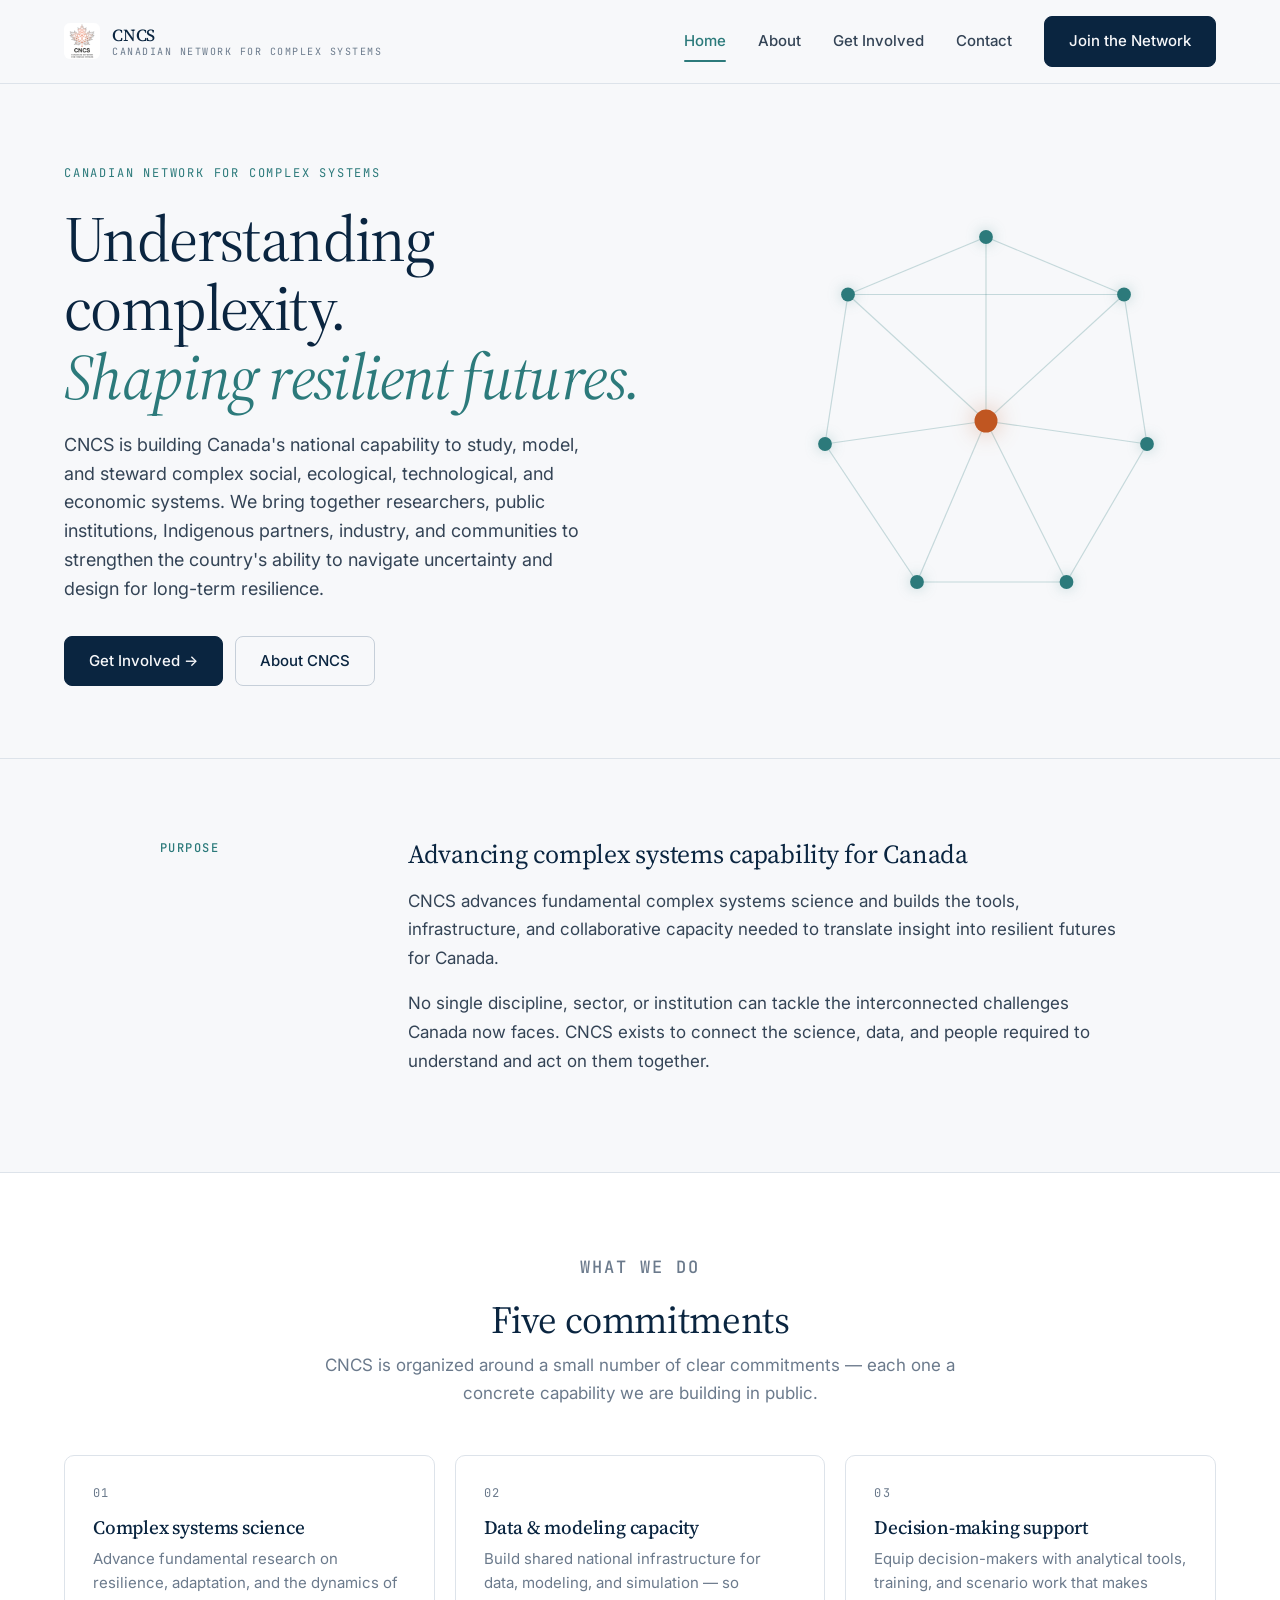
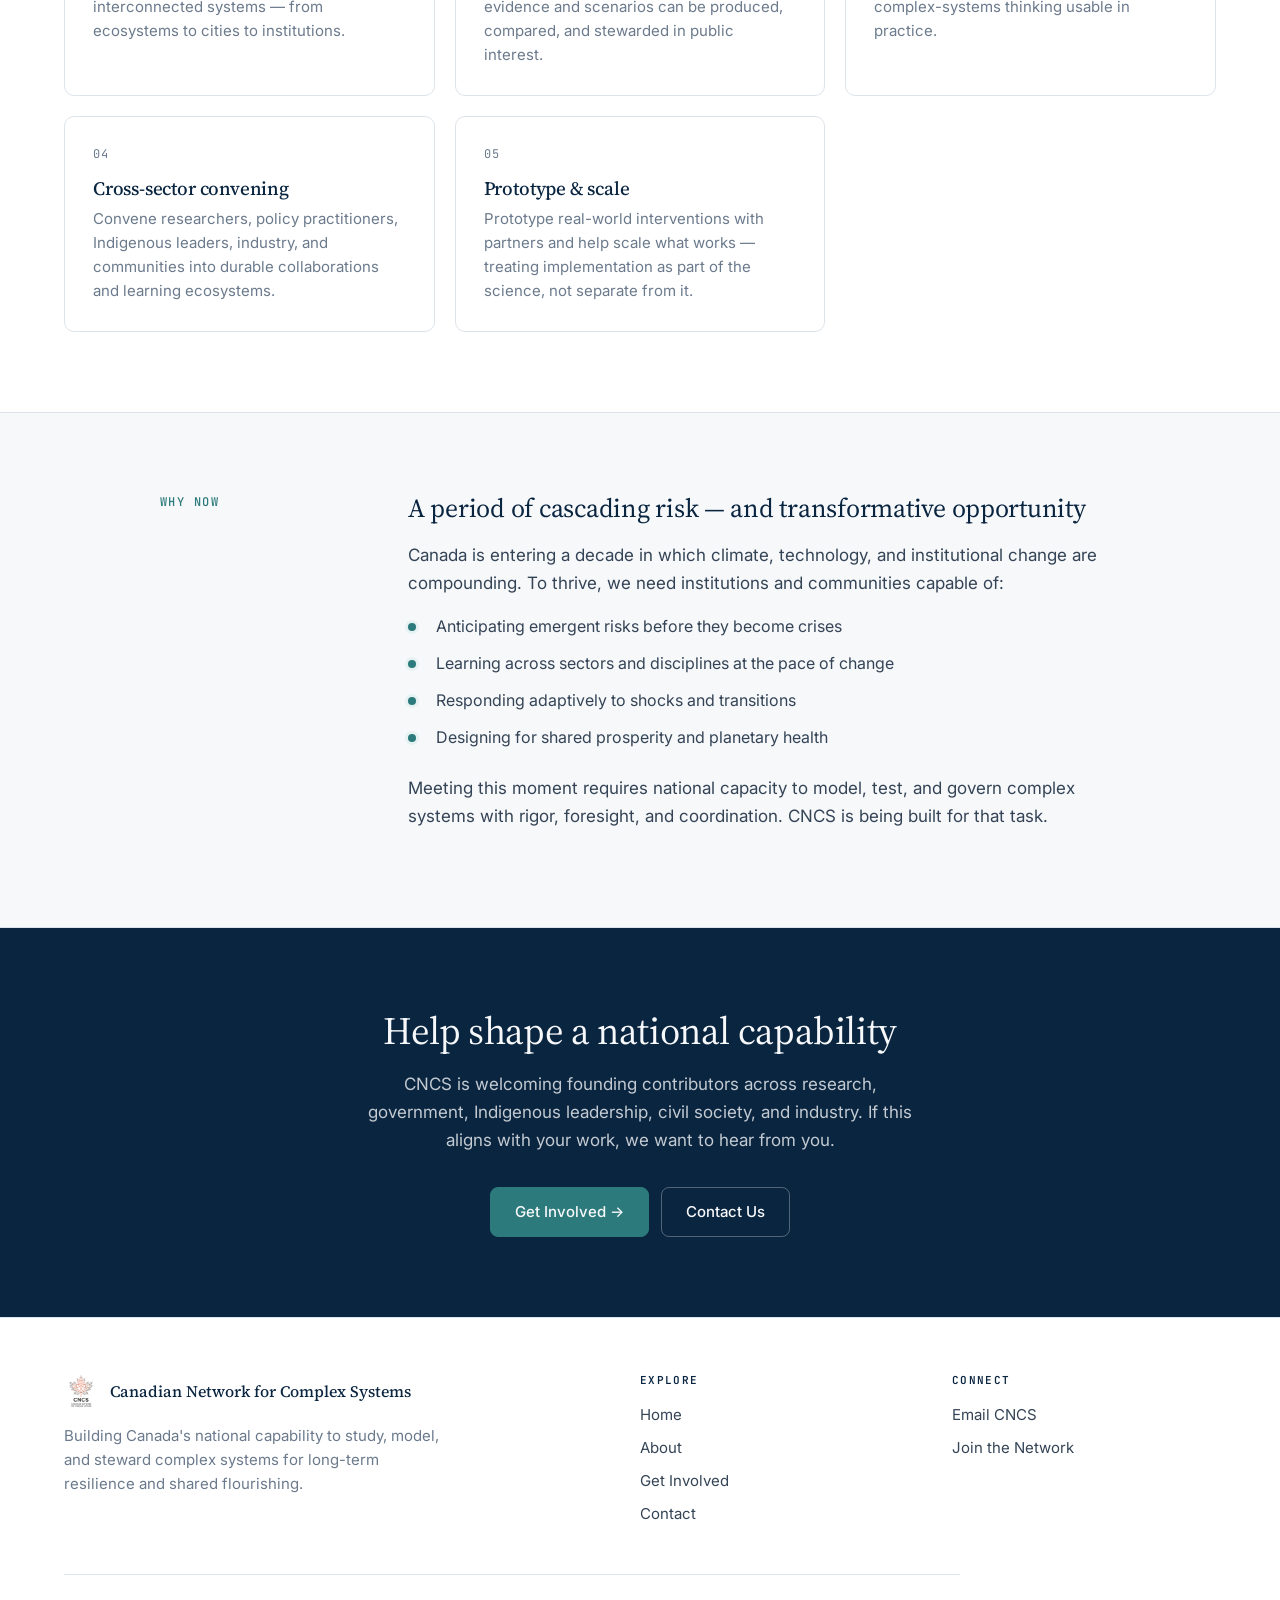
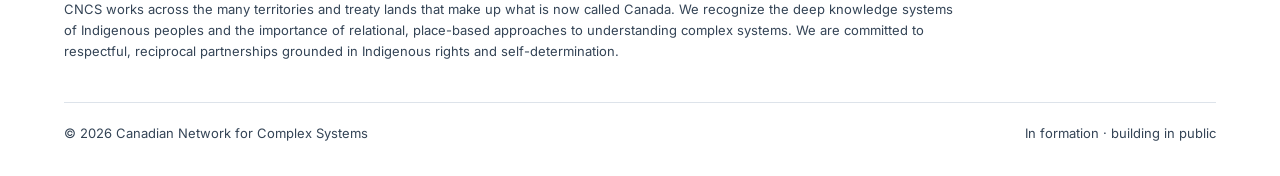
==== index.html @ ed2847bb "Initial scaffold: CNCS static site (4 pages) Home, About, Get Involved, Contact — vanilla HTML/CSS/J" ====
<!DOCTYPE html>
<html lang="en">
<head>
  <meta charset="UTF-8">
  <meta name="viewport" content="width=device-width, initial-scale=1.0">
  <title>Canadian Network for Complex Systems</title>
  <meta name="description" content="CNCS is building Canada's national capability to study, model, and steward complex social, ecological, technological, and economic systems.">
  <link rel="preconnect" href="https://fonts.googleapis.com">
  <link rel="preconnect" href="https://fonts.gstatic.com" crossorigin>
  <link href="https://fonts.googleapis.com/css2?family=Inter:wght@400;500;600;700&family=JetBrains+Mono:wght@400;500&family=Source+Serif+4:ital,wght@0,300;0,400;0,500;0,600;1,400&display=swap" rel="stylesheet">
  <link rel="stylesheet" href="css/styles.css">
  <link rel="icon" href="images/logo.jpg" type="image/jpeg">
</head>
<body>

  <nav class="nav">
    <div class="container">
      <div class="nav-inner">
        <a href="index.html" class="nav-logo">
          <img src="images/logo.jpg" alt="CNCS" class="nav-logo-img">
          <span class="nav-logo-text">
            CNCS
            <small>Canadian Network for Complex Systems</small>
          </span>
        </a>
        <div class="nav-links" id="navLinks">
          <a href="index.html" class="nav-link">Home</a>
          <a href="about.html" class="nav-link">About</a>
          <a href="get-involved.html" class="nav-link">Get Involved</a>
          <a href="contact.html" class="nav-link">Contact</a>
          <a href="get-involved.html" class="btn btn-primary">Join the Network</a>
        </div>
        <button class="nav-mobile-toggle" id="navToggle" aria-label="Menu">
          <svg xmlns="http://www.w3.org/2000/svg" width="20" height="20" viewBox="0 0 24 24" fill="none" stroke="currentColor" stroke-width="2">
            <line x1="3" y1="6" x2="21" y2="6"></line>
            <line x1="3" y1="12" x2="21" y2="12"></line>
            <line x1="3" y1="18" x2="21" y2="18"></line>
          </svg>
        </button>
      </div>
    </div>
  </nav>

  <section class="hero">
    <div class="container">
      <div class="hero-grid">
        <div class="hero-content">
          <div class="hero-eyebrow">Canadian Network for Complex Systems</div>
          <h1 class="hero-title">Understanding complexity.<br><em>Shaping resilient futures.</em></h1>
          <p class="hero-description">CNCS is building Canada's national capability to study, model, and steward complex social, ecological, technological, and economic systems. We bring together researchers, public institutions, Indigenous partners, industry, and communities to strengthen the country's ability to navigate uncertainty and design for long-term resilience.</p>
          <div class="hero-actions">
            <a href="get-involved.html" class="btn btn-primary">Get Involved →</a>
            <a href="about.html" class="btn btn-secondary">About CNCS</a>
          </div>
        </div>
        <div class="hero-network" aria-hidden="true">
          <svg viewBox="0 0 400 400" xmlns="http://www.w3.org/2000/svg">
            <!-- edges -->
            <g class="net-edges">
              <line class="net-edge" x1="200" y1="200" x2="80"  y2="90"/>
              <line class="net-edge" x1="200" y1="200" x2="320" y2="90"/>
              <line class="net-edge" x1="200" y1="200" x2="340" y2="220"/>
              <line class="net-edge" x1="200" y1="200" x2="60"  y2="220"/>
              <line class="net-edge" x1="200" y1="200" x2="140" y2="340"/>
              <line class="net-edge" x1="200" y1="200" x2="270" y2="340"/>
              <line class="net-edge" x1="80"  y1="90"  x2="320" y2="90"/>
              <line class="net-edge" x1="80"  y1="90"  x2="60"  y2="220"/>
              <line class="net-edge" x1="320" y1="90"  x2="340" y2="220"/>
              <line class="net-edge" x1="60"  y1="220" x2="140" y2="340"/>
              <line class="net-edge" x1="340" y1="220" x2="270" y2="340"/>
              <line class="net-edge" x1="140" y1="340" x2="270" y2="340"/>
              <line class="net-edge" x1="80"  y1="90"  x2="200" y2="40"/>
              <line class="net-edge" x1="320" y1="90"  x2="200" y2="40"/>
              <line class="net-edge" x1="200" y1="200" x2="200" y2="40"/>
            </g>
            <!-- nodes -->
            <circle class="net-node-core" cx="200" cy="200" r="10"/>
            <circle class="net-node pulse" cx="80"  cy="90"  r="6" style="animation-delay:0s"/>
            <circle class="net-node pulse" cx="320" cy="90"  r="6" style="animation-delay:0.6s"/>
            <circle class="net-node pulse" cx="340" cy="220" r="6" style="animation-delay:1.2s"/>
            <circle class="net-node pulse" cx="60"  cy="220" r="6" style="animation-delay:1.8s"/>
            <circle class="net-node pulse" cx="140" cy="340" r="6" style="animation-delay:2.4s"/>
            <circle class="net-node pulse" cx="270" cy="340" r="6" style="animation-delay:3.0s"/>
            <circle class="net-node pulse" cx="200" cy="40"  r="6" style="animation-delay:3.6s"/>
          </svg>
        </div>
      </div>
    </div>
  </section>

  <section class="section">
    <div class="container">
      <div class="content-grid">
        <div class="content-sidebar">
          <p class="label">Purpose</p>
        </div>
        <div class="content-body">
          <h3>Advancing complex systems capability for Canada</h3>
          <p>CNCS advances fundamental complex systems science and builds the tools, infrastructure, and collaborative capacity needed to translate insight into resilient futures for Canada.</p>
          <p>No single discipline, sector, or institution can tackle the interconnected challenges Canada now faces. CNCS exists to connect the science, data, and people required to understand and act on them together.</p>
        </div>
      </div>
    </div>
  </section>

  <section class="section bg-white">
    <div class="container">
      <div class="section-header">
        <p class="label">What We Do</p>
        <h2>Five commitments</h2>
        <p>CNCS is organized around a small number of clear commitments — each one a concrete capability we are building in public.</p>
      </div>
      <div class="cards-grid">
        <article class="card">
          <span class="card-num">01</span>
          <h3>Complex systems science</h3>
          <p>Advance fundamental research on resilience, adaptation, and the dynamics of interconnected systems — from ecosystems to cities to institutions.</p>
        </article>
        <article class="card">
          <span class="card-num">02</span>
          <h3>Data &amp; modeling capacity</h3>
          <p>Build shared national infrastructure for data, modeling, and simulation — so evidence and scenarios can be produced, compared, and stewarded in public interest.</p>
        </article>
        <article class="card">
          <span class="card-num">03</span>
          <h3>Decision-making support</h3>
          <p>Equip decision-makers with analytical tools, training, and scenario work that makes complex-systems thinking usable in practice.</p>
        </article>
        <article class="card">
          <span class="card-num">04</span>
          <h3>Cross-sector convening</h3>
          <p>Convene researchers, policy practitioners, Indigenous leaders, industry, and communities into durable collaborations and learning ecosystems.</p>
        </article>
        <article class="card">
          <span class="card-num">05</span>
          <h3>Prototype &amp; scale</h3>
          <p>Prototype real-world interventions with partners and help scale what works — treating implementation as part of the science, not separate from it.</p>
        </article>
      </div>
    </div>
  </section>

  <section class="section">
    <div class="container">
      <div class="content-grid">
        <div class="content-sidebar">
          <p class="label">Why Now</p>
        </div>
        <div class="content-body">
          <h3>A period of cascading risk — and transformative opportunity</h3>
          <p>Canada is entering a decade in which climate, technology, and institutional change are compounding. To thrive, we need institutions and communities capable of:</p>
          <ul class="checklist">
            <li>Anticipating emergent risks before they become crises</li>
            <li>Learning across sectors and disciplines at the pace of change</li>
            <li>Responding adaptively to shocks and transitions</li>
            <li>Designing for shared prosperity and planetary health</li>
          </ul>
          <p>Meeting this moment requires national capacity to model, test, and govern complex systems with rigor, foresight, and coordination. CNCS is being built for that task.</p>
        </div>
      </div>
    </div>
  </section>

  <section class="cta">
    <div class="container">
      <h2>Help shape a national capability</h2>
      <p>CNCS is welcoming founding contributors across research, government, Indigenous leadership, civil society, and industry. If this aligns with your work, we want to hear from you.</p>
      <div style="display:flex; gap:0.75rem; justify-content:center; flex-wrap:wrap;">
        <a href="get-involved.html" class="btn btn-primary">Get Involved →</a>
        <a href="contact.html" class="btn btn-secondary">Contact Us</a>
      </div>
    </div>
  </section>

  <footer class="footer">
    <div class="container">
      <div class="footer-grid">
        <div>
          <div class="footer-brand">
            <img src="images/logo.jpg" alt="CNCS">
            <span class="footer-brand-text">Canadian Network for Complex Systems</span>
          </div>
          <p class="footer-about">Building Canada's national capability to study, model, and steward complex systems for long-term resilience and shared flourishing.</p>
        </div>
        <div>
          <h4 class="footer-heading">Explore</h4>
          <a href="index.html" class="footer-link">Home</a>
          <a href="about.html" class="footer-link">About</a>
          <a href="get-involved.html" class="footer-link">Get Involved</a>
          <a href="contact.html" class="footer-link">Contact</a>
        </div>
        <div>
          <h4 class="footer-heading">Connect</h4>
          <a href="contact.html" class="footer-link">Email CNCS</a>
          <a href="get-involved.html" class="footer-link">Join the Network</a>
        </div>
      </div>
      <div class="footer-acknowledgment">
        <p>CNCS works across the many territories and treaty lands that make up what is now called Canada. We recognize the deep knowledge systems of Indigenous peoples and the importance of relational, place-based approaches to understanding complex systems. We are committed to respectful, reciprocal partnerships grounded in Indigenous rights and self-determination.</p>
      </div>
      <div class="footer-bottom">
        <p>© 2026 Canadian Network for Complex Systems</p>
        <p>In formation · building in public</p>
      </div>
    </div>
  </footer>

  <script src="js/main.js"></script>
</body>
</html>
---- css/styles.css ----
/* =========================================================
   Canadian Network for Complex Systems (CNCS)
   ========================================================= */

:root {
  /* Palette — cool, scientific, Canadian */
  --bg: #f7f8fa;
  --bg-card: #ffffff;
  --bg-subtle: #eef1f5;
  --bg-dark: #0a2540;
  --bg-dark-soft: #123559;

  --text: #0a2540;
  --text-secondary: #344456;
  --text-muted: #6b7a8c;
  --text-inverse: #f7f8fa;

  --border: #dde3ea;
  --border-strong: #c6cfd9;

  --accent: #2c7a7b;         /* teal — depth */
  --accent-hover: #226364;
  --accent-subtle: #e6f2f2;
  --accent-warm: #c05621;    /* muted amber — rare emphasis */

  --radius: 10px;
  --radius-lg: 14px;
  --shadow-sm: 0 1px 2px rgba(10, 37, 64, 0.04), 0 1px 3px rgba(10, 37, 64, 0.06);
  --shadow-md: 0 4px 6px rgba(10, 37, 64, 0.04), 0 10px 24px rgba(10, 37, 64, 0.08);
  --shadow-lg: 0 20px 60px rgba(10, 37, 64, 0.12);

  --transition: all 0.3s cubic-bezier(0.25, 0.1, 0.25, 1);

  --container: 1200px;
}

* { box-sizing: border-box; }

html { scroll-behavior: smooth; -webkit-text-size-adjust: 100%; }

body {
  margin: 0;
  background: var(--bg);
  color: var(--text);
  font-family: 'Inter', -apple-system, BlinkMacSystemFont, 'Segoe UI', sans-serif;
  font-size: 16px;
  line-height: 1.65;
  -webkit-font-smoothing: antialiased;
}

/* Typography */
h1, h2, h3, h4 {
  font-family: 'Source Serif 4', 'New York', Georgia, serif;
  color: var(--text);
  font-weight: 500;
  letter-spacing: -0.01em;
  margin: 0 0 0.75rem;
  line-height: 1.2;
}
h1 { font-size: clamp(2.25rem, 4.5vw, 3.5rem); font-weight: 400; letter-spacing: -0.02em; }
h2 { font-size: clamp(1.75rem, 3vw, 2.5rem); font-weight: 400; }
h3 { font-size: 1.375rem; font-weight: 500; }
h4 { font-size: 1.125rem; font-weight: 600; }

p {
  color: var(--text-secondary);
  margin: 0 0 1rem;
}

a { color: var(--accent); text-decoration: none; transition: color 0.2s; }
a:hover { color: var(--accent-hover); }

strong { color: var(--text); font-weight: 600; }

em { font-family: 'Source Serif 4', Georgia, serif; font-style: italic; }

.label {
  font-family: 'JetBrains Mono', 'SF Mono', Menlo, monospace;
  font-size: 0.75rem;
  font-weight: 500;
  text-transform: uppercase;
  letter-spacing: 0.12em;
  color: var(--accent);
  margin: 0 0 1rem;
  display: block;
}

.container {
  max-width: var(--container);
  margin: 0 auto;
  padding: 0 1.5rem;
}

/* ================= Navigation ================= */
.nav {
  position: sticky;
  top: 0;
  z-index: 100;
  background: rgba(247, 248, 250, 0.85);
  backdrop-filter: saturate(180%) blur(14px);
  -webkit-backdrop-filter: saturate(180%) blur(14px);
  border-bottom: 1px solid var(--border);
}

.nav-inner {
  display: flex;
  align-items: center;
  justify-content: space-between;
  padding: 1rem 0;
  gap: 2rem;
}

.nav-logo {
  display: flex;
  align-items: center;
  gap: 0.75rem;
  text-decoration: none;
  color: var(--text);
  font-family: 'Source Serif 4', Georgia, serif;
  font-weight: 500;
  font-size: 1.0625rem;
  letter-spacing: -0.01em;
}

.nav-logo-img {
  height: 36px;
  width: 36px;
  border-radius: 6px;
  object-fit: cover;
  background: var(--bg-dark);
}

.nav-logo-text { line-height: 1.1; }
.nav-logo-text small {
  display: block;
  font-family: 'JetBrains Mono', monospace;
  font-size: 0.625rem;
  font-weight: 400;
  letter-spacing: 0.15em;
  text-transform: uppercase;
  color: var(--text-muted);
  margin-top: 2px;
}

.nav-links {
  display: flex;
  align-items: center;
  gap: 2rem;
}

.nav-link {
  font-size: 0.9375rem;
  color: var(--text-secondary);
  font-weight: 500;
  text-decoration: none;
  position: relative;
  padding: 0.25rem 0;
}
.nav-link:hover { color: var(--text); }
.nav-link.active {
  color: var(--accent);
}
.nav-link.active::after {
  content: '';
  position: absolute;
  left: 0;
  right: 0;
  bottom: -4px;
  height: 2px;
  background: var(--accent);
  border-radius: 2px;
}

.nav-mobile-toggle {
  display: none;
  background: transparent;
  border: 1px solid var(--border);
  border-radius: 6px;
  padding: 0.5rem;
  cursor: pointer;
  color: var(--text);
}

@media (max-width: 768px) {
  .nav-links { display: none; }
  .nav-mobile-toggle { display: flex; align-items: center; justify-content: center; }
  .nav-links.open {
    display: flex;
    position: absolute;
    top: 100%;
    left: 0;
    right: 0;
    flex-direction: column;
    align-items: flex-start;
    gap: 0;
    background: var(--bg-card);
    border-bottom: 1px solid var(--border);
    padding: 1rem 1.5rem;
    box-shadow: var(--shadow-md);
  }
  .nav-links.open .nav-link {
    width: 100%;
    padding: 0.75rem 0;
    border-bottom: 1px solid var(--border);
  }
  .nav-links.open .nav-link:last-child { border-bottom: none; }
}

/* ================= Buttons ================= */
.btn {
  display: inline-flex;
  align-items: center;
  gap: 0.5rem;
  padding: 0.75rem 1.5rem;
  border-radius: 8px;
  font-family: 'Inter', sans-serif;
  font-size: 0.9375rem;
  font-weight: 500;
  text-decoration: none;
  border: 1px solid transparent;
  cursor: pointer;
  transition: var(--transition);
}
.btn-primary {
  background: var(--bg-dark);
  color: var(--text-inverse);
  border-color: var(--bg-dark);
}
.btn-primary:hover {
  background: var(--bg-dark-soft);
  color: var(--text-inverse);
  transform: translateY(-1px);
  box-shadow: var(--shadow-md);
}
.btn-secondary {
  background: transparent;
  color: var(--text);
  border-color: var(--border-strong);
}
.btn-secondary:hover {
  background: var(--bg-card);
  border-color: var(--text);
  transform: translateY(-1px);
}

/* ================= Hero ================= */
.hero {
  position: relative;
  padding: 5rem 0 4.5rem;
  overflow: hidden;
  border-bottom: 1px solid var(--border);
}

.hero-grid {
  display: grid;
  grid-template-columns: 1.3fr 1fr;
  gap: 3rem;
  align-items: center;
}

.hero-content { position: relative; z-index: 2; }
.hero-eyebrow {
  font-family: 'JetBrains Mono', monospace;
  font-size: 0.75rem;
  text-transform: uppercase;
  letter-spacing: 0.15em;
  color: var(--accent);
  margin-bottom: 1.25rem;
}
.hero-title {
  font-size: clamp(2.5rem, 5vw, 4rem);
  line-height: 1.08;
  letter-spacing: -0.025em;
  font-weight: 400;
  margin: 0 0 1.25rem;
}
.hero-title em {
  color: var(--accent);
  font-style: italic;
}
.hero-description {
  font-size: 1.125rem;
  line-height: 1.6;
  color: var(--text-secondary);
  margin-bottom: 2rem;
  max-width: 34rem;
}
.hero-actions {
  display: flex;
  gap: 0.75rem;
  flex-wrap: wrap;
}

/* Network motif — SVG */
.hero-network {
  position: relative;
  aspect-ratio: 1 / 1;
  max-width: 460px;
  margin-left: auto;
  width: 100%;
}
.hero-network svg { width: 100%; height: 100%; overflow: visible; }
.hero-network .net-edge {
  stroke: var(--accent);
  stroke-width: 1;
  fill: none;
  opacity: 0.25;
}
.hero-network .net-node {
  fill: var(--accent);
  filter: drop-shadow(0 0 6px rgba(44, 122, 123, 0.3));
}
.hero-network .net-node-core {
  fill: var(--accent-warm);
  filter: drop-shadow(0 0 10px rgba(192, 86, 33, 0.4));
}
.hero-network .net-node.pulse {
  animation: net-pulse 4s ease-in-out infinite;
}
@keyframes net-pulse {
  0%, 100% { opacity: 0.4; transform: scale(1); }
  50%      { opacity: 1;   transform: scale(1.3); }
}
.hero-network .net-node { transform-origin: center; transform-box: fill-box; }

@media (max-width: 880px) {
  .hero-grid { grid-template-columns: 1fr; }
  .hero-network { max-width: 340px; margin: 0 auto; }
}

/* ================= Section ================= */
.section {
  padding: 5rem 0;
}
.section.bg-white { background: var(--bg-card); border-top: 1px solid var(--border); border-bottom: 1px solid var(--border); }
.section.bg-dark  { background: var(--bg-dark); color: var(--text-inverse); }
.section.bg-dark h1, .section.bg-dark h2, .section.bg-dark h3 { color: var(--text-inverse); }
.section.bg-dark p { color: rgba(247, 248, 250, 0.82); }
.section.bg-dark .label { color: #5eb6b7; }

.section-header {
  max-width: 40rem;
  margin: 0 auto 3rem;
  text-align: center;
}
.section-header.left { text-align: left; margin-left: 0; }
.section-header h2 { margin-bottom: 0.5rem; }
.section-header p { font-size: 1.0625rem; color: var(--text-muted); }

/* ================= Content Grid (prose w/ sidebar label) ================= */
.content-grid {
  display: grid;
  grid-template-columns: 200px 1fr;
  gap: 3rem;
  max-width: 960px;
  margin: 0 auto;
}
.content-body > *:first-child { margin-top: 0; }
.content-body p { font-size: 1.0625rem; line-height: 1.7; }
.content-body h3 { margin-top: 0; margin-bottom: 1rem; font-size: 1.625rem; font-family: 'Source Serif 4', Georgia, serif; font-weight: 400; }
.content-body h4 { margin-top: 2rem; margin-bottom: 0.75rem; }
.content-sidebar .label { margin-bottom: 0; }

@media (max-width: 768px) {
  .content-grid { grid-template-columns: 1fr; gap: 1rem; }
}

/* ================= Capability cards ================= */
.cards-grid {
  display: grid;
  grid-template-columns: repeat(auto-fit, minmax(280px, 1fr));
  gap: 1.25rem;
}

.card {
  background: var(--bg-card);
  border: 1px solid var(--border);
  border-radius: var(--radius);
  padding: 1.75rem;
  transition: var(--transition);
  position: relative;
  overflow: hidden;
}
.card::before {
  content: '';
  position: absolute; top: 0; left: 0; right: 0;
  height: 2px;
  background: var(--accent);
  transform: scaleX(0);
  transform-origin: left;
  transition: transform 0.4s ease;
}
.card:hover {
  transform: translateY(-3px);
  box-shadow: var(--shadow-md);
  border-color: var(--border-strong);
}
.card:hover::before { transform: scaleX(1); }

.card-num {
  font-family: 'JetBrains Mono', monospace;
  font-size: 0.75rem;
  color: var(--text-muted);
  letter-spacing: 0.1em;
  margin-bottom: 0.75rem;
  display: block;
}
.card h3 {
  font-size: 1.1875rem;
  margin-bottom: 0.5rem;
  font-family: 'Source Serif 4', Georgia, serif;
  font-weight: 500;
}
.card p {
  font-size: 0.9375rem;
  margin-bottom: 0;
  color: var(--text-muted);
  line-height: 1.6;
}

/* Checklist (for Why Now / Get Involved bullets) */
.checklist {
  list-style: none;
  padding: 0;
  margin: 0 0 1.5rem;
  display: grid;
  gap: 0.75rem;
}
.checklist li {
  position: relative;
  padding-left: 1.75rem;
  color: var(--text-secondary);
  line-height: 1.55;
}
.checklist li::before {
  content: '';
  position: absolute;
  left: 0;
  top: 0.55em;
  width: 8px;
  height: 8px;
  border-radius: 50%;
  background: var(--accent);
  box-shadow: 0 0 0 3px var(--accent-subtle);
}
.section.bg-dark .checklist li { color: rgba(247, 248, 250, 0.85); }
.section.bg-dark .checklist li::before { box-shadow: 0 0 0 3px rgba(44, 122, 123, 0.2); }

/* Questions list (About > Our Approach) */
.questions {
  list-style: none;
  padding: 0;
  margin: 0;
  display: grid;
  gap: 1.25rem;
  counter-reset: q;
}
.questions li {
  counter-increment: q;
  padding: 1.25rem 1.5rem 1.25rem 3.5rem;
  background: var(--bg-card);
  border: 1px solid var(--border);
  border-radius: var(--radius);
  position: relative;
  font-family: 'Source Serif 4', Georgia, serif;
  font-style: italic;
  font-size: 1.125rem;
  color: var(--text);
  line-height: 1.5;
}
.questions li::before {
  content: counter(q, decimal-leading-zero);
  position: absolute;
  left: 1.25rem;
  top: 1.25rem;
  font-family: 'JetBrains Mono', monospace;
  font-style: normal;
  font-size: 0.6875rem;
  color: var(--accent);
  letter-spacing: 0.1em;
}

/* ================= CTA Section ================= */
.cta {
  padding: 5rem 0;
  background: var(--bg-dark);
  color: var(--text-inverse);
  text-align: center;
  border-top: 1px solid var(--border);
}
.cta h2 { color: var(--text-inverse); margin-bottom: 1rem; }
.cta p { color: rgba(247, 248, 250, 0.78); max-width: 36rem; margin: 0 auto 2rem; font-size: 1.0625rem; }
.cta .btn-primary {
  background: var(--accent);
  border-color: var(--accent);
}
.cta .btn-primary:hover { background: var(--accent-hover); border-color: var(--accent-hover); }
.cta .btn-secondary {
  background: transparent;
  color: var(--text-inverse);
  border-color: rgba(247, 248, 250, 0.3);
}
.cta .btn-secondary:hover {
  background: rgba(247, 248, 250, 0.08);
  border-color: var(--text-inverse);
}

/* ================= Footer ================= */
.footer {
  padding: 3.5rem 0 2rem;
  background: var(--bg-card);
  border-top: 1px solid var(--border);
}
.footer-grid {
  display: grid;
  grid-template-columns: 2fr 1fr 1fr;
  gap: 3rem;
  margin-bottom: 2.5rem;
}
.footer-brand {
  display: flex;
  align-items: center;
  gap: 0.75rem;
  margin-bottom: 1rem;
}
.footer-brand img { height: 34px; width: 34px; border-radius: 6px; }
.footer-brand-text {
  font-family: 'Source Serif 4', Georgia, serif;
  font-size: 1rem;
  font-weight: 500;
}
.footer-about {
  font-size: 0.9375rem;
  color: var(--text-muted);
  max-width: 24rem;
  line-height: 1.6;
}
.footer-heading {
  font-family: 'JetBrains Mono', monospace;
  font-size: 0.6875rem;
  text-transform: uppercase;
  letter-spacing: 0.12em;
  color: var(--text);
  margin: 0 0 1rem;
  font-weight: 600;
}
.footer-link {
  display: block;
  font-size: 0.9375rem;
  color: var(--text-secondary);
  margin-bottom: 0.5rem;
  text-decoration: none;
}
.footer-link:hover { color: var(--accent); }
.footer-acknowledgment {
  padding: 1.5rem 0;
  border-top: 1px solid var(--border);
  font-size: 0.8125rem;
  color: var(--text-muted);
  line-height: 1.6;
  max-width: 56rem;
}
.footer-bottom {
  display: flex;
  justify-content: space-between;
  align-items: center;
  padding-top: 1.25rem;
  border-top: 1px solid var(--border);
  font-size: 0.8125rem;
  color: var(--text-muted);
}
.footer-bottom p { margin: 0; }

@media (max-width: 768px) {
  .footer-grid { grid-template-columns: 1fr; gap: 2rem; }
  .footer-bottom { flex-direction: column; gap: 0.5rem; text-align: center; }
}

/* ================= Page Hero (for non-home pages) ================= */
.page-hero {
  padding: 4rem 0 3rem;
  background: var(--bg);
  border-bottom: 1px solid var(--border);
}
.page-hero-inner { max-width: 48rem; }
.page-hero h1 {
  font-size: clamp(2.25rem, 4vw, 3.25rem);
  margin-bottom: 1rem;
  line-height: 1.1;
}
.page-hero p {
  font-size: 1.125rem;
  color: var(--text-secondary);
  line-height: 1.65;
  max-width: 38rem;
}

/* ================= Contact box ================= */
.contact-box {
  background: var(--bg-card);
  border: 1px solid var(--border);
  border-radius: var(--radius-lg);
  padding: 2.5rem;
  max-width: 38rem;
  margin: 0 auto;
  text-align: center;
}
.contact-box h3 {
  font-family: 'Source Serif 4', Georgia, serif;
  font-weight: 400;
  font-size: 1.5rem;
  margin-bottom: 1rem;
}
.contact-box .email-link {
  display: inline-block;
  font-family: 'JetBrains Mono', monospace;
  font-size: 1rem;
  padding: 0.875rem 1.5rem;
  background: var(--bg-subtle);
  border-radius: 8px;
  margin-top: 0.75rem;
  color: var(--text);
  border: 1px solid var(--border);
  transition: var(--transition);
}
.contact-box .email-link:hover {
  background: var(--accent-subtle);
  border-color: var(--accent);
  color: var(--accent);
}
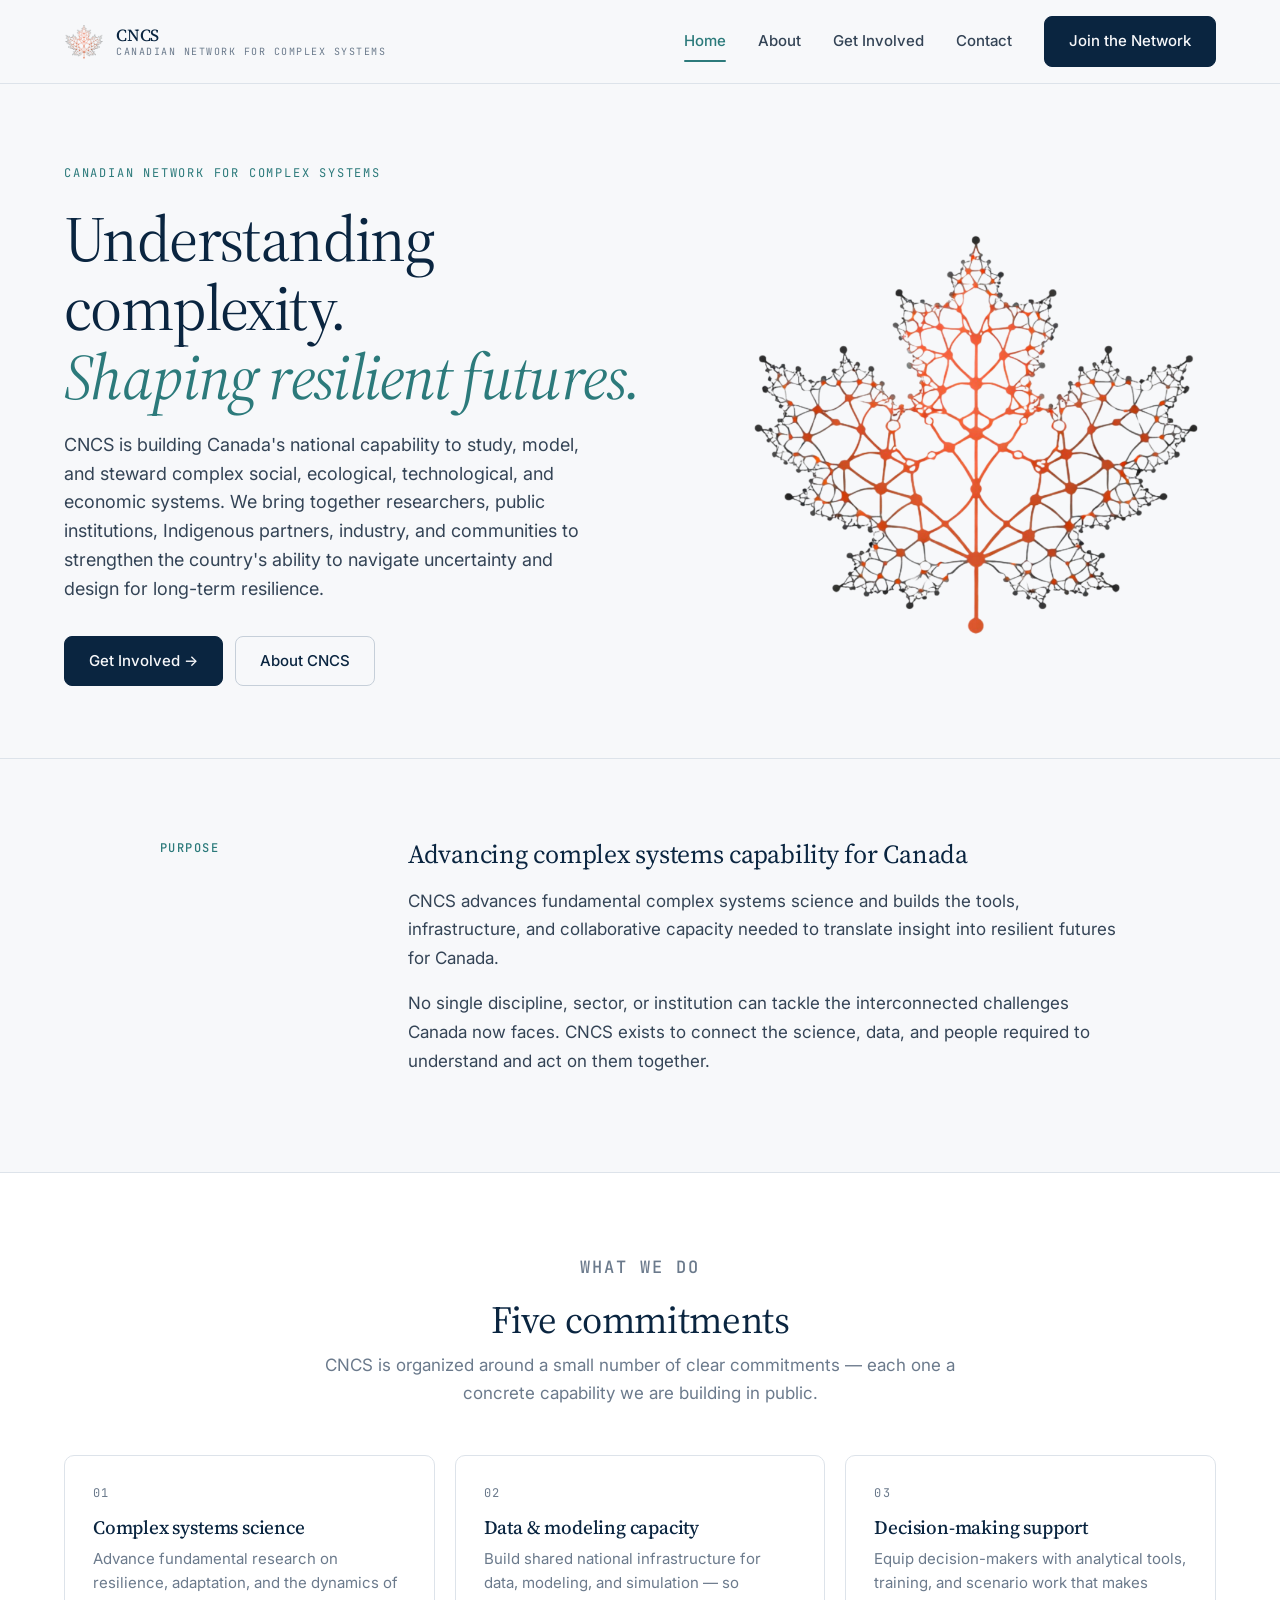
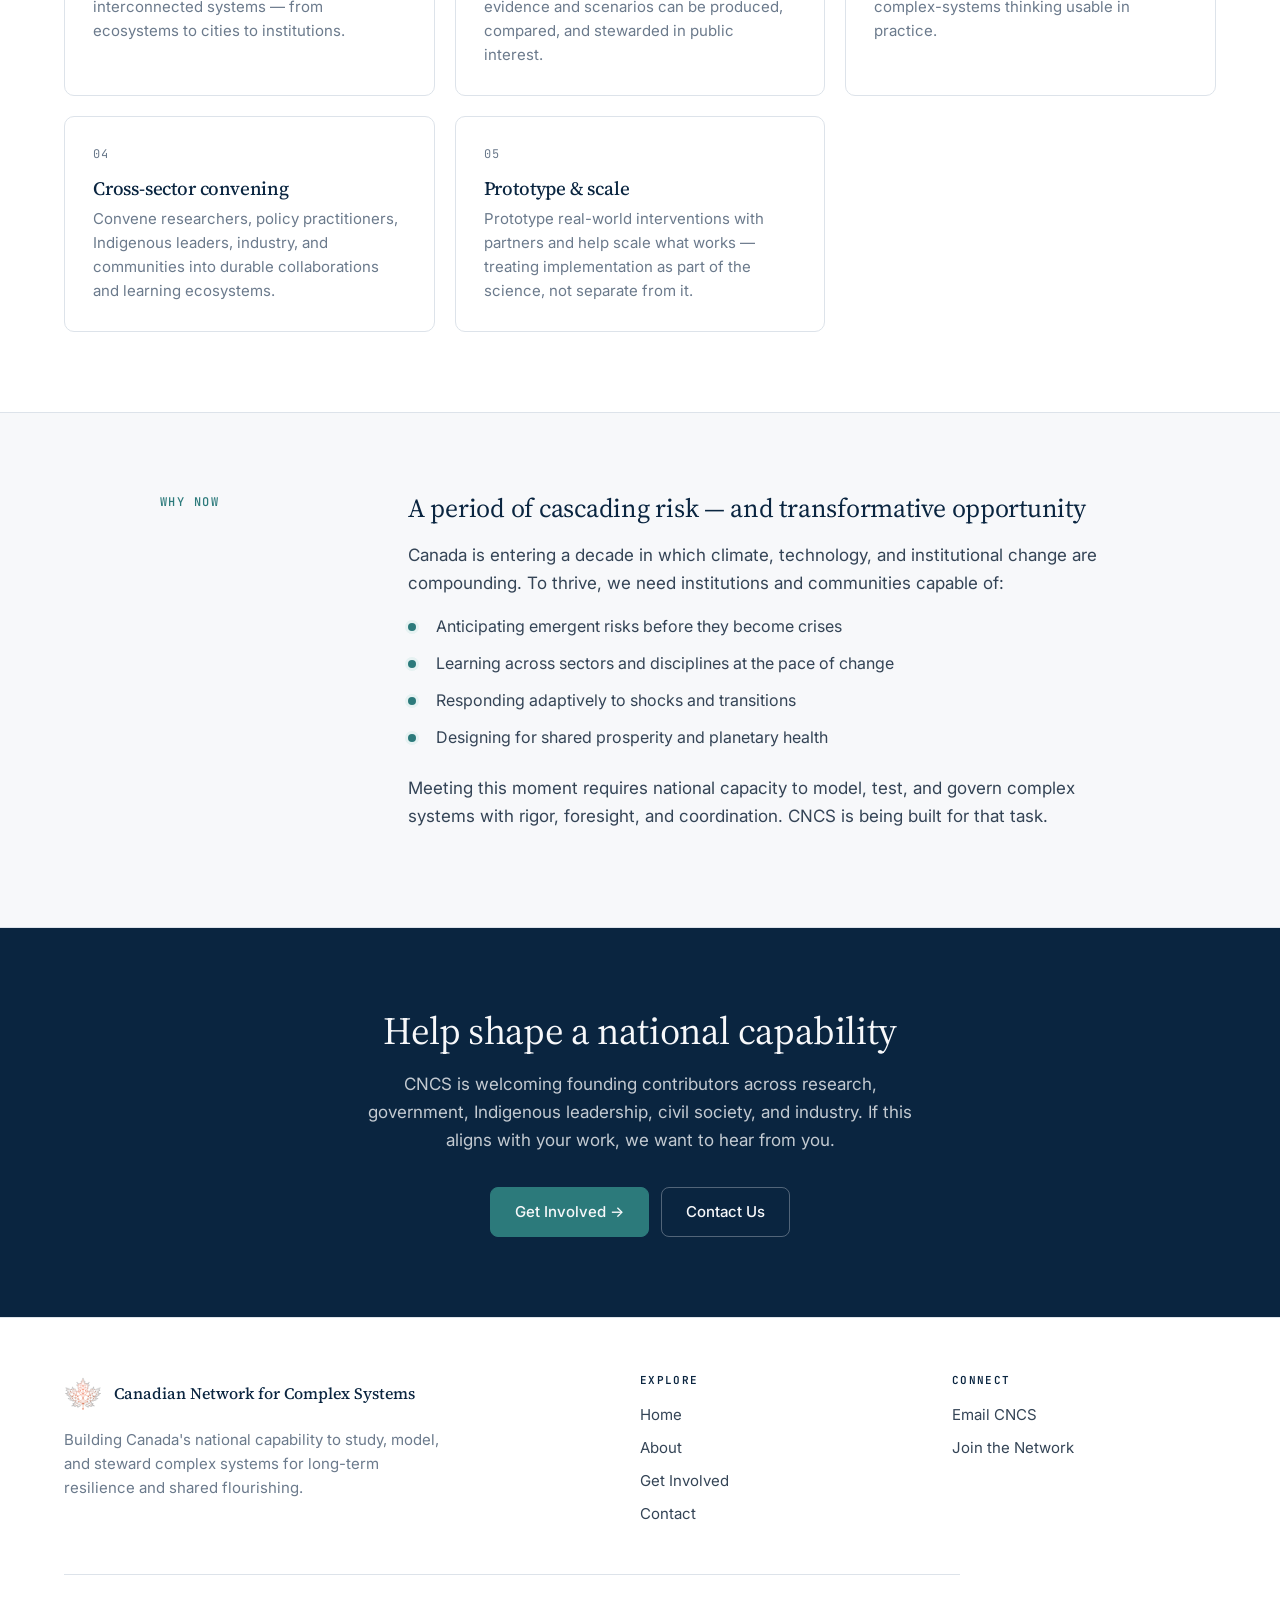
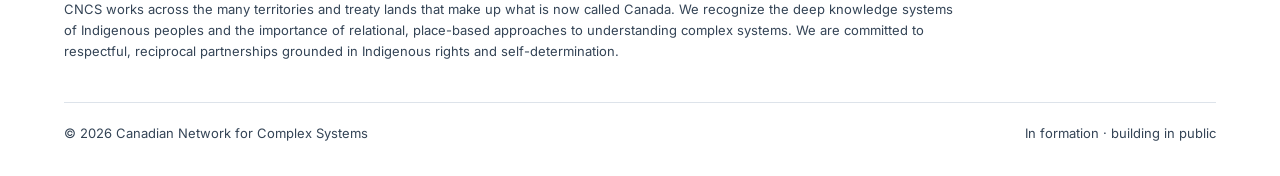
==== commit 1c1e854e: "Replace hero graphic with animated network-leaf logo - Adds the new CNCS logo files (with/without wo" ====
--- a/index.html
+++ b/index.html
@@ -9,7 +9,7 @@
   <link rel="preconnect" href="https://fonts.gstatic.com" crossorigin>
   <link href="https://fonts.googleapis.com/css2?family=Inter:wght@400;500;600;700&family=JetBrains+Mono:wght@400;500&family=Source+Serif+4:ital,wght@0,300;0,400;0,500;0,600;1,400&display=swap" rel="stylesheet">
   <link rel="stylesheet" href="css/styles.css">
-  <link rel="icon" href="images/logo.jpg" type="image/jpeg">
+  <link rel="icon" href="images/logo-mark.png" type="image/png">
 </head>
 <body>
 
@@ -17,7 +17,7 @@
     <div class="container">
       <div class="nav-inner">
         <a href="index.html" class="nav-logo">
-          <img src="images/logo.jpg" alt="CNCS" class="nav-logo-img">
+          <img src="images/logo-mark.png" alt="CNCS" class="nav-logo-img">
           <span class="nav-logo-text">
             CNCS
             <small>Canadian Network for Complex Systems</small>
@@ -53,36 +53,17 @@
             <a href="about.html" class="btn btn-secondary">About CNCS</a>
           </div>
         </div>
-        <div class="hero-network" aria-hidden="true">
-          <svg viewBox="0 0 400 400" xmlns="http://www.w3.org/2000/svg">
-            <!-- edges -->
-            <g class="net-edges">
-              <line class="net-edge" x1="200" y1="200" x2="80"  y2="90"/>
-              <line class="net-edge" x1="200" y1="200" x2="320" y2="90"/>
-              <line class="net-edge" x1="200" y1="200" x2="340" y2="220"/>
-              <line class="net-edge" x1="200" y1="200" x2="60"  y2="220"/>
-              <line class="net-edge" x1="200" y1="200" x2="140" y2="340"/>
-              <line class="net-edge" x1="200" y1="200" x2="270" y2="340"/>
-              <line class="net-edge" x1="80"  y1="90"  x2="320" y2="90"/>
-              <line class="net-edge" x1="80"  y1="90"  x2="60"  y2="220"/>
-              <line class="net-edge" x1="320" y1="90"  x2="340" y2="220"/>
-              <line class="net-edge" x1="60"  y1="220" x2="140" y2="340"/>
-              <line class="net-edge" x1="340" y1="220" x2="270" y2="340"/>
-              <line class="net-edge" x1="140" y1="340" x2="270" y2="340"/>
-              <line class="net-edge" x1="80"  y1="90"  x2="200" y2="40"/>
-              <line class="net-edge" x1="320" y1="90"  x2="200" y2="40"/>
-              <line class="net-edge" x1="200" y1="200" x2="200" y2="40"/>
-            </g>
-            <!-- nodes -->
-            <circle class="net-node-core" cx="200" cy="200" r="10"/>
-            <circle class="net-node pulse" cx="80"  cy="90"  r="6" style="animation-delay:0s"/>
-            <circle class="net-node pulse" cx="320" cy="90"  r="6" style="animation-delay:0.6s"/>
-            <circle class="net-node pulse" cx="340" cy="220" r="6" style="animation-delay:1.2s"/>
-            <circle class="net-node pulse" cx="60"  cy="220" r="6" style="animation-delay:1.8s"/>
-            <circle class="net-node pulse" cx="140" cy="340" r="6" style="animation-delay:2.4s"/>
-            <circle class="net-node pulse" cx="270" cy="340" r="6" style="animation-delay:3.0s"/>
-            <circle class="net-node pulse" cx="200" cy="40"  r="6" style="animation-delay:3.6s"/>
-          </svg>
+        <div class="hero-logo" aria-hidden="true">
+          <img src="images/logo-mark.png" alt="" class="hero-logo-img">
+          <span class="hero-logo-core"></span>
+          <span class="hero-logo-pulse" style="left:50%;  top:10%; animation-delay:0s"></span>
+          <span class="hero-logo-pulse" style="left:19%;  top:33%; animation-delay:0.6s"></span>
+          <span class="hero-logo-pulse" style="left:81%;  top:33%; animation-delay:1.2s"></span>
+          <span class="hero-logo-pulse" style="left:8%;   top:50%; animation-delay:1.8s"></span>
+          <span class="hero-logo-pulse" style="left:92%;  top:50%; animation-delay:2.4s"></span>
+          <span class="hero-logo-pulse" style="left:22%;  top:73%; animation-delay:3.0s"></span>
+          <span class="hero-logo-pulse" style="left:78%;  top:73%; animation-delay:3.6s"></span>
+          <span class="hero-logo-pulse" style="left:50%;  top:95%; animation-delay:4.2s"></span>
         </div>
       </div>
     </div>
@@ -177,7 +158,7 @@
       <div class="footer-grid">
         <div>
           <div class="footer-brand">
-            <img src="images/logo.jpg" alt="CNCS">
+            <img src="images/logo-mark.png" alt="CNCS">
             <span class="footer-brand-text">Canadian Network for Complex Systems</span>
           </div>
           <p class="footer-about">Building Canada's national capability to study, model, and steward complex systems for long-term resilience and shared flourishing.</p>
--- a/css/styles.css
+++ b/css/styles.css
@@ -123,11 +123,9 @@
 }
 
 .nav-logo-img {
-  height: 36px;
-  width: 36px;
-  border-radius: 6px;
-  object-fit: cover;
-  background: var(--bg-dark);
+  height: 40px;
+  width: 40px;
+  object-fit: contain;
 }
 
 .nav-logo-text { line-height: 1.1; }
@@ -291,41 +289,74 @@
   flex-wrap: wrap;
 }
 
-/* Network motif — SVG */
-.hero-network {
+/* Hero logo — animated network leaf */
+.hero-logo {
   position: relative;
   aspect-ratio: 1 / 1;
-  max-width: 460px;
+  max-width: 500px;
+  width: 100%;
   margin-left: auto;
+}
+.hero-logo-img {
+  position: absolute;
+  inset: 0;
   width: 100%;
-}
-.hero-network svg { width: 100%; height: 100%; overflow: visible; }
-.hero-network .net-edge {
-  stroke: var(--accent);
-  stroke-width: 1;
-  fill: none;
-  opacity: 0.25;
-}
-.hero-network .net-node {
-  fill: var(--accent);
-  filter: drop-shadow(0 0 6px rgba(44, 122, 123, 0.3));
-}
-.hero-network .net-node-core {
-  fill: var(--accent-warm);
-  filter: drop-shadow(0 0 10px rgba(192, 86, 33, 0.4));
-}
-.hero-network .net-node.pulse {
-  animation: net-pulse 4s ease-in-out infinite;
-}
-@keyframes net-pulse {
-  0%, 100% { opacity: 0.4; transform: scale(1); }
-  50%      { opacity: 1;   transform: scale(1.3); }
-}
-.hero-network .net-node { transform-origin: center; transform-box: fill-box; }
+  height: 100%;
+  object-fit: contain;
+  animation: logo-breathe 7s ease-in-out infinite;
+}
+@keyframes logo-breathe {
+  0%, 100% {
+    filter: drop-shadow(0 0 18px rgba(192, 86, 33, 0.12))
+            drop-shadow(0 0 2px rgba(44, 122, 123, 0.08));
+  }
+  50% {
+    filter: drop-shadow(0 0 34px rgba(192, 86, 33, 0.32))
+            drop-shadow(0 0 6px rgba(44, 122, 123, 0.18));
+  }
+}
+
+/* Signal pulse dots — positioned over key node locations in the leaf */
+.hero-logo-pulse {
+  position: absolute;
+  width: 14px;
+  height: 14px;
+  border-radius: 50%;
+  background: var(--accent-warm);
+  transform: translate(-50%, -50%) scale(0.5);
+  opacity: 0;
+  pointer-events: none;
+  box-shadow:
+    0 0 0 2px rgba(192, 86, 33, 0.25),
+    0 0 16px 4px rgba(192, 86, 33, 0.55);
+  animation: logo-pulse 5s ease-in-out infinite;
+}
+@keyframes logo-pulse {
+  0%, 100% { opacity: 0;    transform: translate(-50%, -50%) scale(0.5); }
+  20%      { opacity: 0.95; transform: translate(-50%, -50%) scale(1.3); }
+  60%      { opacity: 0;    transform: translate(-50%, -50%) scale(2.2); }
+}
+/* Ripple ring on the center node */
+.hero-logo-core {
+  position: absolute;
+  left: 50%; top: 52%;
+  width: 22px; height: 22px;
+  border-radius: 50%;
+  transform: translate(-50%, -50%);
+  pointer-events: none;
+  box-shadow: 0 0 0 0 rgba(192, 86, 33, 0.55);
+  animation: logo-core 5s ease-out infinite;
+}
+@keyframes logo-core {
+  0%   { box-shadow: 0 0 0 0   rgba(192, 86, 33, 0.55); }
+  70%  { box-shadow: 0 0 0 48px rgba(192, 86, 33, 0);   }
+  100% { box-shadow: 0 0 0 0   rgba(192, 86, 33, 0);   }
+}
 
 @media (max-width: 880px) {
   .hero-grid { grid-template-columns: 1fr; }
-  .hero-network { max-width: 340px; margin: 0 auto; }
+  .hero-logo { max-width: 360px; margin: 0 auto; }
+  .hero-logo-pulse { width: 11px; height: 11px; }
 }
 
 /* ================= Section ================= */
@@ -523,7 +554,7 @@
   gap: 0.75rem;
   margin-bottom: 1rem;
 }
-.footer-brand img { height: 34px; width: 34px; border-radius: 6px; }
+.footer-brand img { height: 38px; width: 38px; object-fit: contain; }
 .footer-brand-text {
   font-family: 'Source Serif 4', Georgia, serif;
   font-size: 1rem;
